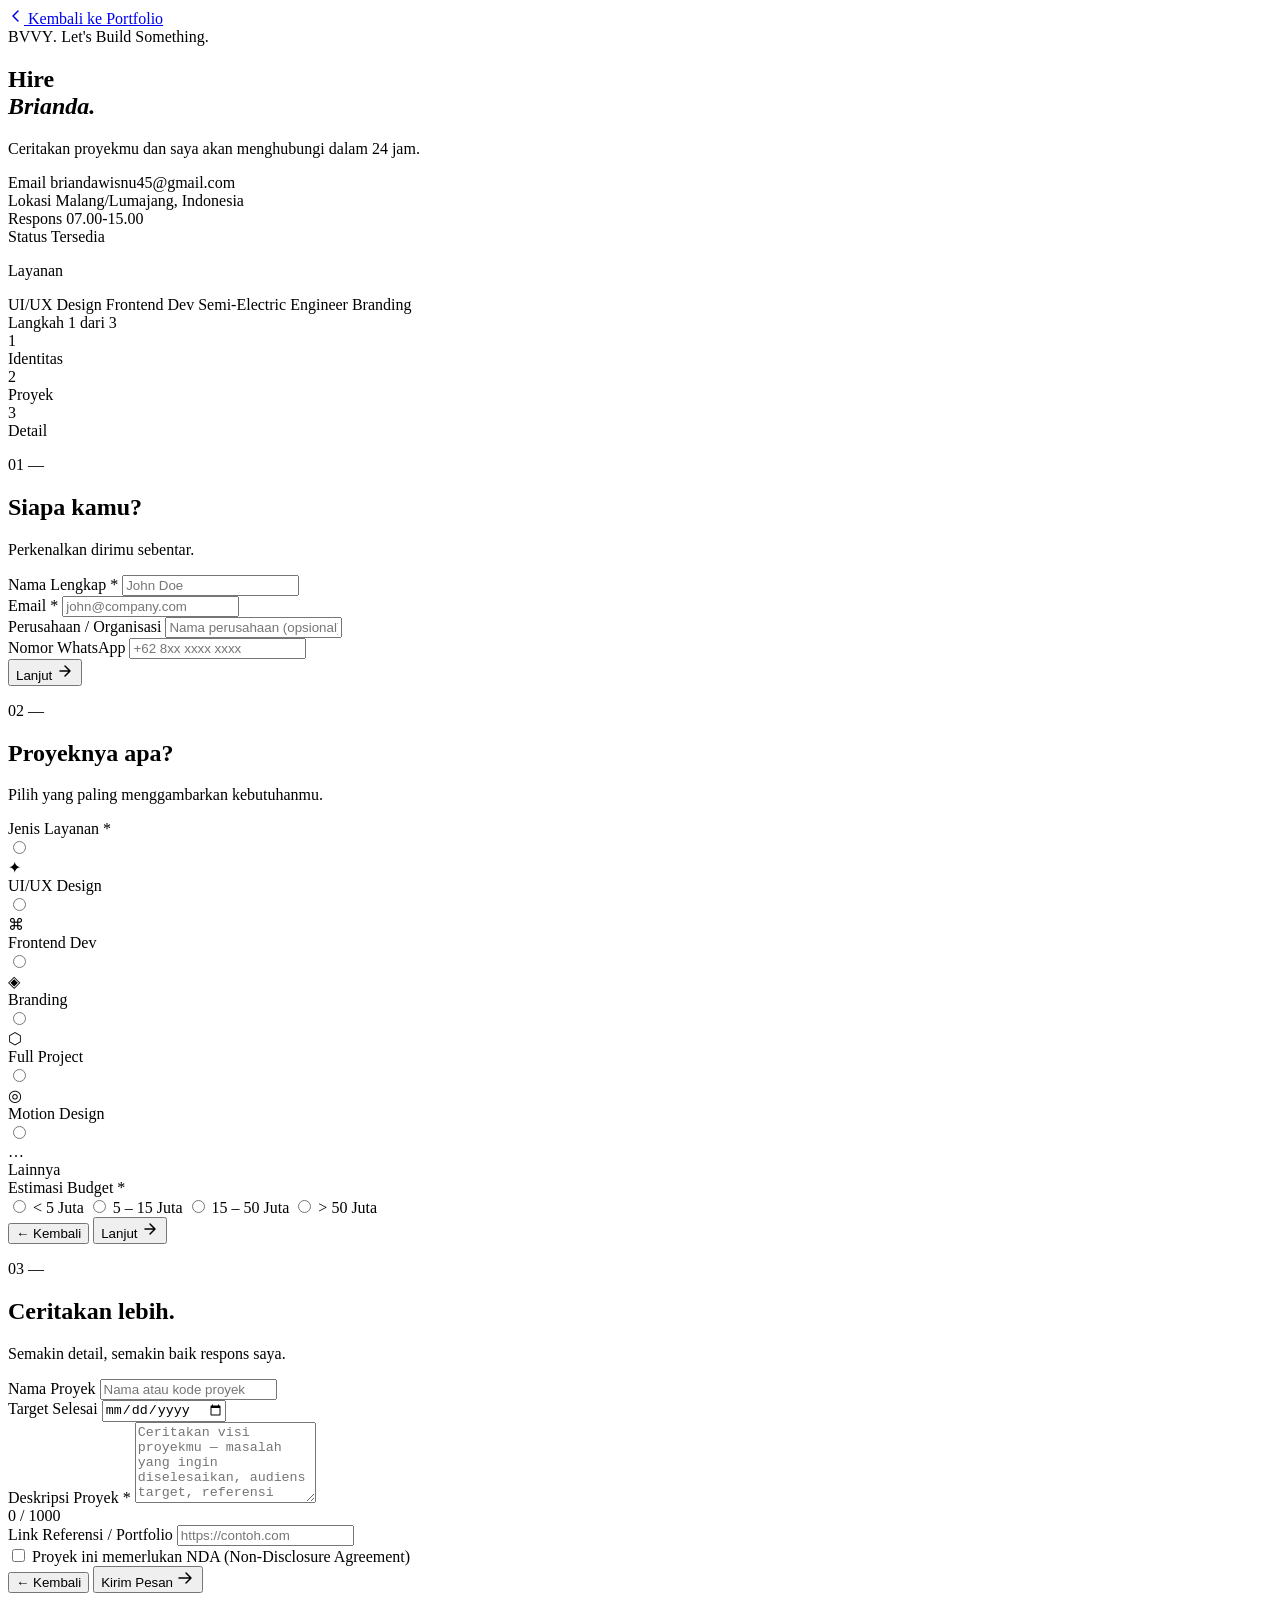
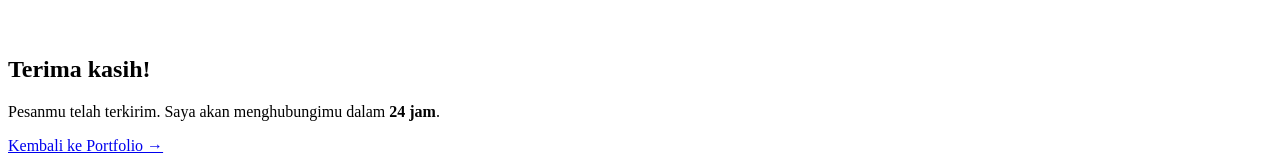
==== Page/hire.html @ b6e25d0e "Add files via upload" ====
<!DOCTYPE html>
<html lang="id">
<head>
  <meta charset="UTF-8"/>
  <meta name="viewport" content="width=device-width, initial-scale=1.0"/>
  <title>Hire Me — Brianda Wisnu Yusena</title>
  <link rel="stylesheet" href="style.css"/>
  <link href="https://fonts.googleapis.com/css2?family=Playfair+Display:ital,wght@0,400;0,700;1,400&family=Jost:wght@300;400;500;600&display=swap" rel="stylesheet"/>
</head>
<body>

  <div class="cursor" id="cursor"></div>
  <div class="bg-orb orb1"></div>
  <div class="bg-orb orb2"></div>

  <!-- BACK LINK -->
  <a href="file:///D:/Maweb/index.html" class="back-link">
    <svg width="16" height="16" viewBox="0 0 16 16" fill="none">
      <path d="M10 3L5 8L10 13" stroke="currentColor" stroke-width="1.5" stroke-linecap="round" stroke-linejoin="round"/>
    </svg>
    Kembali ke Portfolio
  </a>

  <main class="main">

    <!-- LEFT PANEL -->
    <aside class="panel-left">
      <div class="panel-left-inner">
        <div class="brand">
          <span class="brand-logo">BVVY<em>.</em></span>
          <span class="brand-tagline">Let's Build Something.</span>
        </div>

        <div class="info-block">
          <h1 class="panel-title">Hire<br/><em>Brianda.</em></h1>
          <p class="panel-sub">Ceritakan proyekmu dan saya akan menghubungi dalam 24 jam.</p>
        </div>

        <div class="contact-info">
          <div class="ci-item">
            <span class="ci-label">Email</span>
            <span class="ci-val">briandawisnu45@gmail.com</span>
          </div>
          <div class="ci-item">
            <span class="ci-label">Lokasi</span>
            <span class="ci-val">Malang/Lumajang, Indonesia</span>
          </div>
          <div class="ci-item">
            <span class="ci-label">Respons</span>
            <span class="ci-val">07.00-15.00</span>
          </div>
          <div class="ci-item">
            <span class="ci-label">Status</span>
            <span class="ci-val available"><span class="dot"></span>Tersedia</span>
          </div>
        </div>

        <div class="service-list">
          <p class="service-label">Layanan</p>
          <div class="service-tags">
            <span>UI/UX Design</span>
            <span>Frontend Dev</span>
            <span>Semi-Electric Engineer</span>
            <span>Branding</span>
          </div>
        </div>

        <div class="panel-deco">
          <div class="deco-circle c1"></div>
          <div class="deco-circle c2"></div>
        </div>
      </div>
    </aside>

    <!-- RIGHT: FORM -->
    <section class="panel-right">
      <div class="form-wrap">

        <!-- PROGRESS -->
        <div class="progress-bar">
          <div class="progress-track">
            <div class="progress-fill" id="progressFill"></div>
          </div>
          <span class="progress-label" id="progressLabel">Langkah 1 dari 3</span>
        </div>

        <!-- STEP INDICATORS -->
        <div class="steps">
          <div class="step active" data-step="1">
            <div class="step-dot">1</div>
            <span>Identitas</span>
          </div>
          <div class="step-connector"></div>
          <div class="step" data-step="2">
            <div class="step-dot">2</div>
            <span>Proyek</span>
          </div>
          <div class="step-connector"></div>
          <div class="step" data-step="3">
            <div class="step-dot">3</div>
            <span>Detail</span>
          </div>
        </div>

        <!-- ---- STEP 1: IDENTITAS ---- -->
        <div class="form-step active" id="step1">
          <div class="step-head">
            <p class="step-num">01 —</p>
            <h2>Siapa kamu?</h2>
            <p class="step-hint">Perkenalkan dirimu sebentar.</p>
          </div>

          <div class="field-group">
            <div class="field">
              <label for="name">Nama Lengkap <span>*</span></label>
              <input type="text" id="name" placeholder="John Doe" autocomplete="off"/>
              <div class="field-line"></div>
            </div>
            <div class="field">
              <label for="email">Email <span>*</span></label>
              <input type="email" id="email" placeholder="john@company.com" autocomplete="off"/>
              <div class="field-line"></div>
            </div>
            <div class="field">
              <label for="company">Perusahaan / Organisasi</label>
              <input type="text" id="company" placeholder="Nama perusahaan (opsional)" autocomplete="off"/>
              <div class="field-line"></div>
            </div>
            <div class="field">
              <label for="phone">Nomor WhatsApp</label>
              <input type="tel" id="phone" placeholder="+62 8xx xxxx xxxx" autocomplete="off"/>
              <div class="field-line"></div>
            </div>
          </div>

          <button class="btn-next" onclick="goStep(2)">
            Lanjut
            <svg width="18" height="18" viewBox="0 0 18 18" fill="none">
              <path d="M4 9H14M9 4L14 9L9 14" stroke="currentColor" stroke-width="1.5" stroke-linecap="round" stroke-linejoin="round"/>
            </svg>
          </button>
        </div>

        <!-- ---- STEP 2: PROYEK ---- -->
        <div class="form-step" id="step2">
          <div class="step-head">
            <p class="step-num">02 —</p>
            <h2>Proyeknya apa?</h2>
            <p class="step-hint">Pilih yang paling menggambarkan kebutuhanmu.</p>
          </div>

          <div class="field-group">
            <div class="field">
              <label>Jenis Layanan <span>*</span></label>
              <div class="option-cards">
                <label class="option-card">
                  <input type="radio" name="service" value="ui-ux"/>
                  <div class="option-inner">
                    <div class="option-icon">✦</div>
                    <span>UI/UX Design</span>
                  </div>
                </label>
                <label class="option-card">
                  <input type="radio" name="service" value="frontend"/>
                  <div class="option-inner">
                    <div class="option-icon">⌘</div>
                    <span>Frontend Dev</span>
                  </div>
                </label>
                <label class="option-card">
                  <input type="radio" name="service" value="branding"/>
                  <div class="option-inner">
                    <div class="option-icon">◈</div>
                    <span>Branding</span>
                  </div>
                </label>
                <label class="option-card">
                  <input type="radio" name="service" value="fullstack"/>
                  <div class="option-inner">
                    <div class="option-icon">⬡</div>
                    <span>Full Project</span>
                  </div>
                </label>
                <label class="option-card">
                  <input type="radio" name="service" value="motion"/>
                  <div class="option-inner">
                    <div class="option-icon">◎</div>
                    <span>Motion Design</span>
                  </div>
                </label>
                <label class="option-card">
                  <input type="radio" name="service" value="other"/>
                  <div class="option-inner">
                    <div class="option-icon">…</div>
                    <span>Lainnya</span>
                  </div>
                </label>
              </div>
            </div>

            <div class="field">
              <label>Estimasi Budget <span>*</span></label>
              <div class="budget-options">
                <label class="budget-opt"><input type="radio" name="budget" value="<5jt"/> &lt; 5 Juta</label>
                <label class="budget-opt"><input type="radio" name="budget" value="5-15jt"/> 5 – 15 Juta</label>
                <label class="budget-opt"><input type="radio" name="budget" value="15-50jt"/> 15 – 50 Juta</label>
                <label class="budget-opt"><input type="radio" name="budget" value=">50jt"/> &gt; 50 Juta</label>
              </div>
            </div>
          </div>

          <div class="btn-row">
            <button class="btn-back" onclick="goStep(1)">← Kembali</button>
            <button class="btn-next" onclick="goStep(3)">
              Lanjut
              <svg width="18" height="18" viewBox="0 0 18 18" fill="none">
                <path d="M4 9H14M9 4L14 9L9 14" stroke="currentColor" stroke-width="1.5" stroke-linecap="round" stroke-linejoin="round"/>
              </svg>
            </button>
          </div>
        </div>

        <!-- ---- STEP 3: DETAIL ---- -->
        <div class="form-step" id="step3">
          <div class="step-head">
            <p class="step-num">03 —</p>
            <h2>Ceritakan lebih.</h2>
            <p class="step-hint">Semakin detail, semakin baik respons saya.</p>
          </div>

          <div class="field-group">
            <div class="field">
              <label for="project-name">Nama Proyek</label>
              <input type="text" id="project-name" placeholder="Nama atau kode proyek" autocomplete="off"/>
              <div class="field-line"></div>
            </div>
            <div class="field">
              <label for="deadline">Target Selesai</label>
              <input type="date" id="deadline"/>
              <div class="field-line"></div>
            </div>
            <div class="field full">
              <label for="desc">Deskripsi Proyek <span>*</span></label>
              <textarea id="desc" placeholder="Ceritakan visi proyekmu — masalah yang ingin diselesaikan, audiens target, referensi yang kamu suka, dan hal-hal penting lainnya..." rows="5"></textarea>
              <div class="field-line"></div>
              <div class="char-count"><span id="charCount">0</span> / 1000</div>
            </div>
            <div class="field full">
              <label for="ref">Link Referensi / Portfolio</label>
              <input type="url" id="ref" placeholder="https://contoh.com" autocomplete="off"/>
              <div class="field-line"></div>
            </div>
            <div class="field full">
              <label class="checkbox-label">
                <input type="checkbox" id="nda"/>
                <span class="checkbox-custom"></span>
                Proyek ini memerlukan NDA (Non-Disclosure Agreement)
              </label>
            </div>
          </div>

          <div class="btn-row">
            <button class="btn-back" onclick="goStep(2)">← Kembali</button>
            <button class="btn-submit" id="submitBtn" onclick="submitForm()">
              <span id="submitText">Kirim Pesan</span>
              <svg width="18" height="18" viewBox="0 0 18 18" fill="none" id="submitIcon">
                <path d="M2 9L14 9M14 9L9 4M14 9L9 14" stroke="currentColor" stroke-width="1.5" stroke-linecap="round" stroke-linejoin="round"/>
              </svg>
            </button>
          </div>
        </div>

        <!-- ---- SUCCESS ---- -->
        <div class="form-success" id="successState">
          <div class="success-icon">
            <svg width="40" height="40" viewBox="0 0 40 40" fill="none">
              <circle cx="20" cy="20" r="19" stroke="var(--accent)" stroke-width="1.5"/>
              <path d="M12 20L17.5 25.5L28 15" stroke="var(--accent)" stroke-width="2" stroke-linecap="round" stroke-linejoin="round"/>
            </svg>
          </div>
          <h2>Terima kasih!</h2>
          <p>Pesanmu telah terkirim. Saya akan menghubungimu dalam <strong>24 jam</strong>.</p>
          <a href="index.html" class="btn-home">Kembali ke Portfolio →</a>
        </div>

      </div>
    </section>

  </main>

  <script src="script.js"></script>
</body>
</html>
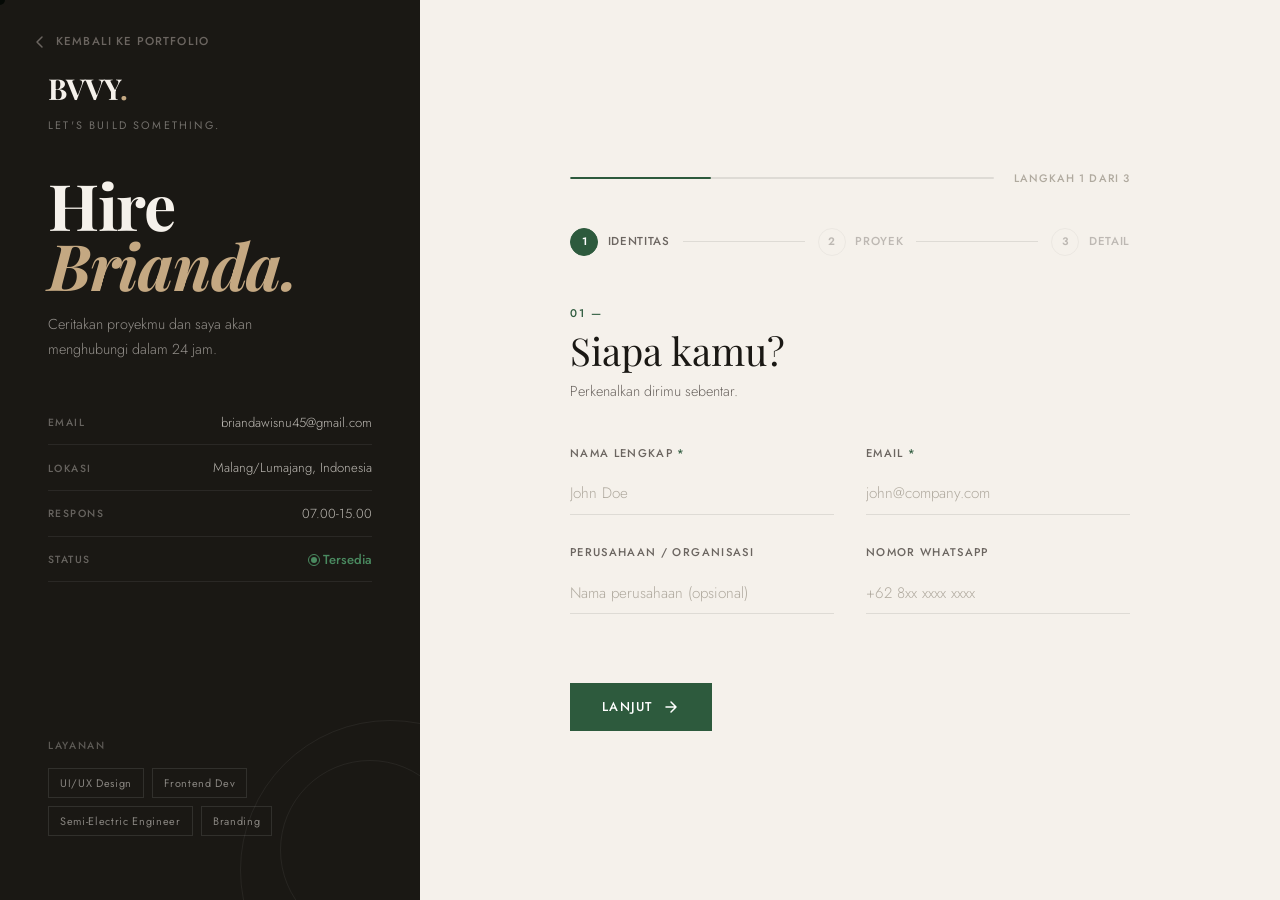
==== commit 6eb7bf9f: "Update hire.html" ====
--- a/Page/hire.html
+++ b/Page/hire.html
@@ -4,7 +4,7 @@
   <meta charset="UTF-8"/>
   <meta name="viewport" content="width=device-width, initial-scale=1.0"/>
   <title>Hire Me — Brianda Wisnu Yusena</title>
-  <link rel="stylesheet" href="style.css"/>
+  <link rel="stylesheet" href="hire.css"/>
   <link href="https://fonts.googleapis.com/css2?family=Playfair+Display:ital,wght@0,400;0,700;1,400&family=Jost:wght@300;400;500;600&display=swap" rel="stylesheet"/>
 </head>
 <body>
@@ -288,6 +288,6 @@
 
   </main>
 
-  <script src="script.js"></script>
+  <script src="hire.js"></script>
 </body>
 </html>
--- a/Page/hire.css
+++ b/Page/hire.css
@@ -0,0 +1,610 @@
+/* ===== RESET ===== */
+*, *::before, *::after { margin: 0; padding: 0; box-sizing: border-box; }
+
+:root {
+  --bg:       #f5f1eb;
+  --surface:  #ffffff;
+  --ink:      #1a1814;
+  --ink-soft: #6b6560;
+  --ink-faint:#b0aa9f;
+  --accent:   #2d5a3d;
+  --accent2:  #4a8a60;
+  --warm:     #c4a882;
+  --warm2:    #e8ddd0;
+  --border:   rgba(26,24,20,0.1);
+  --border2:  rgba(26,24,20,0.06);
+  --font-serif: 'Playfair Display', Georgia, serif;
+  --font-sans:  'Jost', sans-serif;
+  --ease: cubic-bezier(0.25, 0.46, 0.45, 0.94);
+  --radius: 2px;
+}
+
+html { scroll-behavior: smooth; }
+
+body {
+  background: var(--bg);
+  color: var(--ink);
+  font-family: var(--font-sans);
+  font-weight: 300;
+  font-size: 16px;
+  line-height: 1.7;
+  min-height: 100vh;
+  overflow-x: hidden;
+  cursor: none;
+}
+
+a { color: inherit; text-decoration: none; }
+
+/* ===== BG ORBS ===== */
+.bg-orb {
+  position: fixed;
+  border-radius: 50%;
+  pointer-events: none;
+  filter: blur(80px);
+  z-index: 0;
+  opacity: 0.35;
+}
+.orb1 {
+  width: 500px; height: 500px;
+  background: radial-gradient(circle, rgba(196,168,130,0.4), transparent 70%);
+  top: -150px; left: -150px;
+  animation: orbFloat1 12s ease-in-out infinite alternate;
+}
+.orb2 {
+  width: 400px; height: 400px;
+  background: radial-gradient(circle, rgba(45,90,61,0.25), transparent 70%);
+  bottom: -100px; right: -100px;
+  animation: orbFloat2 15s ease-in-out infinite alternate;
+}
+@keyframes orbFloat1 { to { transform: translate(60px, 80px); } }
+@keyframes orbFloat2 { to { transform: translate(-50px, -60px); } }
+
+/* ===== CURSOR ===== */
+.cursor {
+  position: fixed;
+  width: 10px; height: 10px;
+  background: var(--accent);
+  border-radius: 50%;
+  pointer-events: none;
+  z-index: 9999;
+  transform: translate(-50%,-50%);
+  transition: width .3s, height .3s, opacity .3s;
+  mix-blend-mode: multiply;
+}
+body.hovering .cursor { width: 44px; height: 44px; opacity: 0.2; }
+
+/* ===== BACK LINK ===== */
+.back-link {
+  position: fixed;
+  top: 2rem; left: 2rem;
+  z-index: 100;
+  display: flex; align-items: center; gap: 0.5rem;
+  font-size: 0.72rem;
+  font-weight: 500;
+  letter-spacing: 0.1em;
+  text-transform: uppercase;
+  color: var(--ink-soft);
+  transition: color 0.3s;
+}
+.back-link:hover { color: var(--accent); }
+
+/* ===== LAYOUT ===== */
+.main {
+  display: grid;
+  grid-template-columns: 420px 1fr;
+  min-height: 100vh;
+  position: relative;
+  z-index: 1;
+}
+
+/* ===== LEFT PANEL ===== */
+.panel-left {
+  background: var(--ink);
+  color: #f5f1eb;
+  position: sticky;
+  top: 0;
+  height: 100vh;
+  overflow: hidden;
+  display: flex;
+  flex-direction: column;
+}
+.panel-left-inner {
+  padding: 4rem 3rem;
+  display: flex;
+  flex-direction: column;
+  gap: 2.5rem;
+  height: 100%;
+  position: relative;
+  z-index: 1;
+}
+
+.brand { display: flex; flex-direction: column; gap: 0.2rem; }
+.brand-logo {
+  font-family: var(--font-serif);
+  font-size: 1.8rem;
+  font-weight: 700;
+  color: #f5f1eb;
+}
+.brand-logo em { color: var(--warm); font-style: normal; }
+.brand-tagline {
+  font-size: 0.68rem;
+  font-weight: 400;
+  letter-spacing: 0.2em;
+  text-transform: uppercase;
+  color: rgba(245,241,235,0.4);
+}
+
+.panel-title {
+  font-family: var(--font-serif);
+  font-size: clamp(3rem, 5vw, 5.5rem);
+  font-weight: 700;
+  line-height: 0.95;
+  letter-spacing: -0.02em;
+  color: #f5f1eb;
+}
+.panel-title em { font-style: italic; color: var(--warm); }
+.panel-sub {
+  font-size: 0.9rem;
+  color: rgba(245,241,235,0.55);
+  line-height: 1.7;
+  margin-top: 1rem;
+  max-width: 280px;
+}
+
+/* CONTACT INFO */
+.contact-info { display: flex; flex-direction: column; gap: 0.1rem; }
+.ci-item {
+  display: flex;
+  justify-content: space-between;
+  align-items: center;
+  padding: 0.65rem 0;
+  border-bottom: 1px solid rgba(255,255,255,0.07);
+}
+.ci-label {
+  font-size: 0.65rem;
+  font-weight: 500;
+  letter-spacing: 0.14em;
+  text-transform: uppercase;
+  color: rgba(245,241,235,0.35);
+}
+.ci-val {
+  font-size: 0.82rem;
+  color: rgba(245,241,235,0.75);
+}
+.ci-val.available {
+  display: flex; align-items: center; gap: 0.4rem;
+  color: var(--accent2);
+  font-weight: 500;
+}
+.dot {
+  width: 6px; height: 6px;
+  border-radius: 50%;
+  background: var(--accent2);
+  position: relative;
+}
+.dot::after {
+  content: '';
+  position: absolute; inset: -3px;
+  border-radius: 50%;
+  border: 1px solid var(--accent2);
+  animation: dotPulse 2s infinite;
+}
+@keyframes dotPulse {
+  0% { opacity: 1; transform: scale(1); }
+  100% { opacity: 0; transform: scale(2); }
+}
+
+/* SERVICES */
+.service-list { margin-top: auto; }
+.service-label {
+  font-size: 0.65rem;
+  font-weight: 500;
+  letter-spacing: 0.16em;
+  text-transform: uppercase;
+  color: rgba(245,241,235,0.3);
+  margin-bottom: 0.8rem;
+}
+.service-tags { display: flex; flex-wrap: wrap; gap: 0.5rem; }
+.service-tags span {
+  font-size: 0.68rem;
+  font-weight: 400;
+  letter-spacing: 0.06em;
+  color: rgba(245,241,235,0.5);
+  border: 1px solid rgba(255,255,255,0.1);
+  padding: 0.3rem 0.7rem;
+  transition: color 0.3s, border-color 0.3s;
+}
+.service-tags span:hover { color: var(--warm); border-color: var(--warm); }
+
+/* DECO */
+.panel-deco {
+  position: absolute;
+  bottom: 0; right: 0;
+  pointer-events: none;
+}
+.deco-circle {
+  position: absolute;
+  border-radius: 50%;
+  border: 1px solid rgba(255,255,255,0.06);
+}
+.c1 { width: 300px; height: 300px; bottom: -120px; right: -120px; }
+.c2 { width: 180px; height: 180px; bottom: -40px; right: -40px; }
+
+/* ===== RIGHT PANEL ===== */
+.panel-right {
+  display: flex;
+  align-items: center;
+  justify-content: center;
+  padding: 5rem 4rem;
+  background: var(--bg);
+}
+
+.form-wrap {
+  width: 100%;
+  max-width: 560px;
+}
+
+/* PROGRESS */
+.progress-bar {
+  display: flex;
+  align-items: center;
+  gap: 1.2rem;
+  margin-bottom: 2.5rem;
+}
+.progress-track {
+  flex: 1;
+  height: 2px;
+  background: var(--border);
+  border-radius: 999px;
+  overflow: hidden;
+}
+.progress-fill {
+  height: 100%;
+  background: var(--accent);
+  border-radius: 999px;
+  transition: width 0.6s var(--ease);
+  width: 33.33%;
+}
+.progress-label {
+  font-size: 0.68rem;
+  font-weight: 500;
+  letter-spacing: 0.1em;
+  text-transform: uppercase;
+  color: var(--ink-faint);
+  white-space: nowrap;
+}
+
+/* STEPS INDICATOR */
+.steps {
+  display: flex;
+  align-items: center;
+  margin-bottom: 3rem;
+}
+.step {
+  display: flex; align-items: center; gap: 0.6rem;
+  opacity: 0.4;
+  transition: opacity 0.4s;
+}
+.step.active { opacity: 1; }
+.step.done { opacity: 0.7; }
+.step-dot {
+  width: 28px; height: 28px;
+  border-radius: 50%;
+  border: 1.5px solid var(--border);
+  display: flex; align-items: center; justify-content: center;
+  font-size: 0.68rem;
+  font-weight: 600;
+  color: var(--ink-soft);
+  transition: background 0.4s, border-color 0.4s, color 0.4s;
+}
+.step.active .step-dot {
+  background: var(--accent);
+  border-color: var(--accent);
+  color: #fff;
+}
+.step.done .step-dot {
+  background: var(--accent2);
+  border-color: var(--accent2);
+  color: #fff;
+}
+.step span {
+  font-size: 0.72rem;
+  font-weight: 500;
+  letter-spacing: 0.06em;
+  color: var(--ink-soft);
+  text-transform: uppercase;
+}
+.step-connector {
+  flex: 1;
+  height: 1px;
+  background: var(--border);
+  margin: 0 0.8rem;
+}
+
+/* FORM STEPS */
+.form-step {
+  display: none;
+  animation: fadeUp 0.45s var(--ease) both;
+}
+.form-step.active { display: block; }
+
+@keyframes fadeUp {
+  from { opacity: 0; transform: translateY(20px); }
+  to   { opacity: 1; transform: translateY(0); }
+}
+
+/* STEP HEAD */
+.step-head { margin-bottom: 2.5rem; }
+.step-num {
+  font-size: 0.7rem;
+  font-weight: 500;
+  letter-spacing: 0.18em;
+  text-transform: uppercase;
+  color: var(--accent);
+  margin-bottom: 0.4rem;
+}
+.step-head h2 {
+  font-family: var(--font-serif);
+  font-size: 2.4rem;
+  font-weight: 400;
+  line-height: 1.1;
+  color: var(--ink);
+  margin-bottom: 0.5rem;
+}
+.step-hint {
+  font-size: 0.9rem;
+  color: var(--ink-soft);
+}
+
+/* FIELDS */
+.field-group {
+  display: grid;
+  grid-template-columns: 1fr 1fr;
+  gap: 0 2rem;
+  margin-bottom: 2.5rem;
+}
+.field {
+  margin-bottom: 1.8rem;
+  position: relative;
+}
+.field.full { grid-column: 1 / -1; }
+
+label {
+  display: block;
+  font-size: 0.7rem;
+  font-weight: 500;
+  letter-spacing: 0.12em;
+  text-transform: uppercase;
+  color: var(--ink-soft);
+  margin-bottom: 0.6rem;
+}
+label span { color: var(--accent); }
+
+input[type="text"],
+input[type="email"],
+input[type="tel"],
+input[type="url"],
+input[type="date"],
+textarea {
+  width: 100%;
+  background: transparent;
+  border: none;
+  border-bottom: 1.5px solid var(--border);
+  padding: 0.6rem 0;
+  font-family: var(--font-sans);
+  font-size: 0.95rem;
+  font-weight: 300;
+  color: var(--ink);
+  outline: none;
+  transition: border-color 0.3s;
+  border-radius: 0;
+  -webkit-appearance: none;
+}
+textarea { resize: vertical; min-height: 120px; line-height: 1.7; }
+input::placeholder, textarea::placeholder { color: var(--ink-faint); }
+
+.field-line {
+  position: absolute;
+  bottom: 0; left: 0;
+  width: 0; height: 1.5px;
+  background: var(--accent);
+  transition: width 0.4s var(--ease);
+}
+input:focus ~ .field-line,
+textarea:focus ~ .field-line { width: 100%; }
+input:focus, textarea:focus { border-color: transparent; }
+
+/* CHAR COUNT */
+.char-count {
+  text-align: right;
+  font-size: 0.65rem;
+  color: var(--ink-faint);
+  margin-top: 0.4rem;
+}
+
+/* OPTION CARDS */
+.option-cards {
+  display: grid;
+  grid-template-columns: repeat(3, 1fr);
+  gap: 0.7rem;
+  margin-top: 0.5rem;
+}
+.option-card { cursor: pointer; }
+.option-card input { display: none; }
+.option-inner {
+  border: 1.5px solid var(--border);
+  padding: 1rem 0.8rem;
+  text-align: center;
+  transition: border-color 0.3s, background 0.3s;
+  display: flex; flex-direction: column; align-items: center; gap: 0.4rem;
+}
+.option-icon {
+  font-size: 1.2rem;
+  color: var(--ink-faint);
+  transition: color 0.3s;
+}
+.option-inner span {
+  font-size: 0.72rem;
+  font-weight: 500;
+  letter-spacing: 0.04em;
+  color: var(--ink-soft);
+  text-transform: none;
+  transition: color 0.3s;
+}
+.option-card input:checked ~ .option-inner {
+  border-color: var(--accent);
+  background: rgba(45,90,61,0.05);
+}
+.option-card input:checked ~ .option-inner .option-icon,
+.option-card input:checked ~ .option-inner span { color: var(--accent); }
+.option-card:hover .option-inner { border-color: var(--accent2); }
+
+/* BUDGET OPTIONS */
+.budget-options {
+  display: flex; flex-wrap: wrap; gap: 0.6rem;
+  margin-top: 0.5rem;
+}
+.budget-opt {
+  cursor: pointer;
+  font-size: 0.8rem;
+  font-weight: 400;
+  letter-spacing: 0.04em;
+  text-transform: none;
+  color: var(--ink-soft);
+  border: 1.5px solid var(--border);
+  padding: 0.5rem 1.1rem;
+  transition: border-color 0.3s, color 0.3s, background 0.3s;
+  display: flex; align-items: center; gap: 0.5rem;
+}
+.budget-opt input { display: none; }
+.budget-opt:has(input:checked) {
+  border-color: var(--accent);
+  background: rgba(45,90,61,0.05);
+  color: var(--accent);
+}
+.budget-opt:hover { border-color: var(--accent2); }
+
+/* CHECKBOX */
+.checkbox-label {
+  display: flex !important;
+  align-items: center;
+  gap: 0.8rem;
+  cursor: pointer;
+  text-transform: none;
+  letter-spacing: 0;
+  font-size: 0.85rem;
+  font-weight: 400;
+  color: var(--ink-soft);
+}
+.checkbox-label input[type="checkbox"] { display: none; }
+.checkbox-custom {
+  width: 18px; height: 18px;
+  border: 1.5px solid var(--border);
+  display: inline-flex; align-items: center; justify-content: center;
+  flex-shrink: 0;
+  transition: border-color 0.3s, background 0.3s;
+}
+.checkbox-label input:checked ~ .checkbox-custom {
+  background: var(--accent);
+  border-color: var(--accent);
+}
+.checkbox-label input:checked ~ .checkbox-custom::after {
+  content: '✓';
+  font-size: 11px;
+  color: white;
+  font-weight: 600;
+}
+
+/* BUTTONS */
+.btn-row {
+  display: flex; align-items: center; gap: 1rem;
+}
+.btn-next, .btn-submit {
+  display: inline-flex; align-items: center; gap: 0.6rem;
+  background: var(--accent);
+  color: #fff;
+  border: none;
+  padding: 0.9rem 2rem;
+  font-family: var(--font-sans);
+  font-size: 0.8rem;
+  font-weight: 500;
+  letter-spacing: 0.1em;
+  text-transform: uppercase;
+  cursor: pointer;
+  transition: background 0.3s, transform 0.2s;
+}
+.btn-next:hover, .btn-submit:hover { background: var(--accent2); transform: translateY(-2px); }
+.btn-back {
+  background: none;
+  border: none;
+  font-family: var(--font-sans);
+  font-size: 0.78rem;
+  font-weight: 400;
+  letter-spacing: 0.08em;
+  text-transform: uppercase;
+  color: var(--ink-soft);
+  cursor: pointer;
+  transition: color 0.3s;
+  padding: 0.9rem 0;
+}
+.btn-back:hover { color: var(--ink); }
+
+.btn-submit.loading { opacity: 0.7; pointer-events: none; }
+
+/* SUCCESS STATE */
+.form-success {
+  display: none;
+  text-align: center;
+  padding: 3rem 2rem;
+  animation: fadeUp 0.5s var(--ease) both;
+}
+.form-success.show { display: block; }
+.success-icon {
+  margin: 0 auto 2rem;
+  width: 80px; height: 80px;
+  border-radius: 50%;
+  background: rgba(45,90,61,0.07);
+  display: flex; align-items: center; justify-content: center;
+}
+.form-success h2 {
+  font-family: var(--font-serif);
+  font-size: 2.5rem;
+  font-weight: 400;
+  margin-bottom: 1rem;
+}
+.form-success p {
+  font-size: 0.95rem;
+  color: var(--ink-soft);
+  margin-bottom: 2rem;
+  line-height: 1.8;
+}
+.form-success p strong { color: var(--accent); }
+.btn-home {
+  display: inline-block;
+  font-size: 0.8rem;
+  font-weight: 500;
+  letter-spacing: 0.1em;
+  text-transform: uppercase;
+  color: var(--accent);
+  border: 1.5px solid var(--accent);
+  padding: 0.8rem 1.8rem;
+  transition: background 0.3s, color 0.3s;
+}
+.btn-home:hover { background: var(--accent); color: #fff; }
+
+/* ===== RESPONSIVE ===== */
+@media (max-width: 900px) {
+  .main { grid-template-columns: 1fr; }
+  .panel-left {
+    position: relative;
+    height: auto;
+    min-height: 0;
+  }
+  .panel-left-inner { padding: 5rem 2rem 2.5rem; gap: 2rem; }
+  .panel-deco { display: none; }
+  .panel-title { font-size: 3rem; }
+  .panel-right { padding: 3rem 2rem 5rem; }
+  .field-group { grid-template-columns: 1fr; }
+  .option-cards { grid-template-columns: repeat(2, 1fr); }
+  .back-link { top: 1.2rem; left: 1.2rem; }
+}
